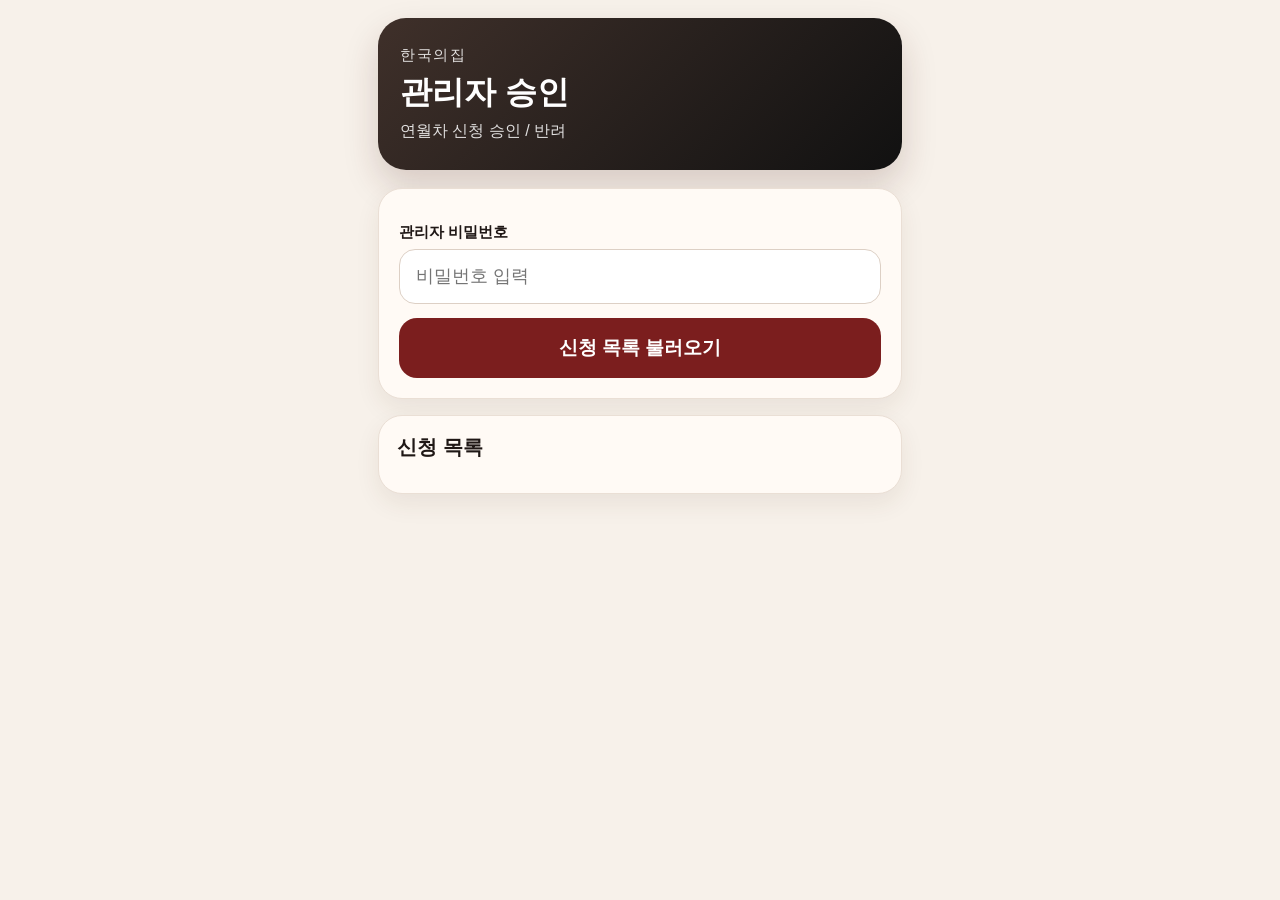
==== admin.html @ 4f783e30 "한국의집 연월차 프로그램 최초 등록" ====
<!doctype html>
<html lang="ko">
<head>
  <meta charset="utf-8" />
  <meta name="viewport" content="width=device-width, initial-scale=1, viewport-fit=cover" />
  <title>한국의집 연월차 관리자</title>
  <link rel="manifest" href="manifest.json" />
  <link rel="stylesheet" href="style.css" />
  <meta name="theme-color" content="#7b1e1e" />
</head>
<body>
  <main class="app">
    <section class="hero admin">
      <div class="brand">한국의집</div>
      <h1>관리자 승인</h1>
      <p>연월차 신청 승인 / 반려</p>
    </section>

    <section class="card">
      <label>관리자 비밀번호</label>
      <input id="password" type="password" placeholder="비밀번호 입력" />
      <button class="primary" onclick="loadAdminList()">신청 목록 불러오기</button>
      <div id="adminResult" class="result"></div>
    </section>

    <section class="card small">
      <h2>신청 목록</h2>
      <div id="adminList" class="list"></div>
    </section>
  </main>

  <script src="script.js"></script>
</body>
</html>
---- style.css ----
:root {
  --main: #7b1e1e;
  --dark: #1f1715;
  --bg: #f7f1ea;
  --card: #fffaf5;
  --line: #eadfd5;
  --muted: #7b706a;
}

* { box-sizing: border-box; }

html, body {
  margin: 0;
  min-height: 100%;
  font-family: -apple-system, BlinkMacSystemFont, "Apple SD Gothic Neo", "Noto Sans KR", "Malgun Gothic", sans-serif;
  background: var(--bg);
  color: var(--dark);
}

.app {
  max-width: 560px;
  margin: 0 auto;
  padding: 18px;
  padding-bottom: 40px;
}

.hero {
  background: linear-gradient(135deg, #7b1e1e, #2b1713);
  color: white;
  border-radius: 28px;
  padding: 28px 22px;
  margin-bottom: 18px;
  box-shadow: 0 16px 35px rgba(70, 30, 20, 0.18);
}

.hero.admin {
  background: linear-gradient(135deg, #3f302a, #111);
}

.brand {
  font-size: 15px;
  opacity: 0.85;
  margin-bottom: 8px;
  letter-spacing: 0.1em;
}

h1 {
  margin: 0;
  font-size: 32px;
  line-height: 1.2;
}

h2 {
  margin: 0 0 14px;
  font-size: 20px;
}

p {
  margin: 10px 0 0;
  opacity: 0.85;
}

.card {
  background: var(--card);
  border: 1px solid var(--line);
  border-radius: 24px;
  padding: 20px;
  margin-bottom: 16px;
  box-shadow: 0 10px 25px rgba(80, 50, 30, 0.08);
}

.card.small {
  padding: 18px;
}

label {
  display: block;
  font-weight: 800;
  margin: 14px 0 7px;
  font-size: 15px;
}

input, select, textarea {
  width: 100%;
  border: 1px solid #ddd0c5;
  background: white;
  border-radius: 16px;
  padding: 16px;
  font-size: 18px;
  outline: none;
}

textarea {
  min-height: 92px;
  resize: vertical;
}

.grid2 {
  display: grid;
  grid-template-columns: 1fr 1fr;
  gap: 12px;
}

button {
  width: 100%;
  border: 0;
  border-radius: 18px;
  padding: 17px 18px;
  font-size: 19px;
  font-weight: 900;
  margin-top: 14px;
  cursor: pointer;
}

.primary {
  background: var(--main);
  color: white;
}

.secondary {
  background: #efe3d6;
  color: #4a3029;
}

.result {
  margin-top: 14px;
  padding: 12px;
  border-radius: 14px;
  font-weight: 800;
  display: none;
}

.result.show {
  display: block;
  background: #fff0d8;
}

.item {
  border: 1px solid var(--line);
  background: white;
  border-radius: 18px;
  padding: 15px;
  margin-top: 12px;
}

.item-title {
  font-size: 18px;
  font-weight: 900;
  margin-bottom: 7px;
}

.item-meta {
  color: var(--muted);
  line-height: 1.65;
  font-size: 14px;
}

.badge {
  display: inline-block;
  padding: 5px 10px;
  border-radius: 999px;
  font-weight: 900;
  font-size: 13px;
}

.badge.wait { background: #fff1bd; color: #694800; }
.badge.ok { background: #dff5df; color: #17611e; }
.badge.no { background: #ffe0e0; color: #8b1a1a; }

.admin-actions {
  display: grid;
  grid-template-columns: 1fr 1fr;
  gap: 10px;
}

.admin-actions button {
  font-size: 16px;
  padding: 13px;
}

.reject {
  background: #3d3330;
  color: white;
}

@media (max-width: 420px) {
  .app { padding: 14px; }
  h1 { font-size: 28px; }
  .grid2 { grid-template-columns: 1fr; }
}
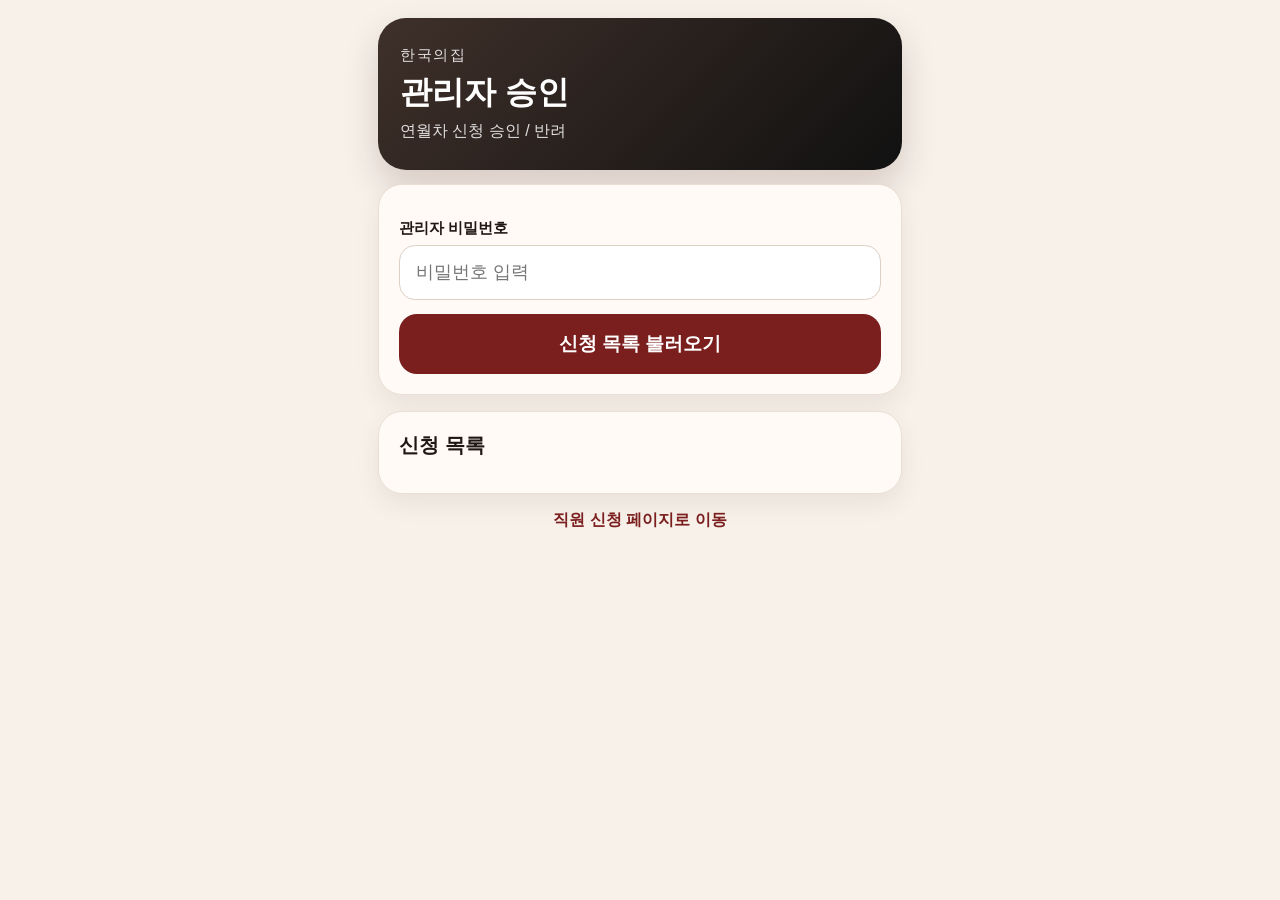
==== commit 2ba1ddff: "script url 연결" ====
--- a/admin.html
+++ b/admin.html
@@ -1,34 +1,5 @@
-<!doctype html>
-<html lang="ko">
-<head>
-  <meta charset="utf-8" />
-  <meta name="viewport" content="width=device-width, initial-scale=1, viewport-fit=cover" />
-  <title>한국의집 연월차 관리자</title>
-  <link rel="manifest" href="manifest.json" />
-  <link rel="stylesheet" href="style.css" />
-  <meta name="theme-color" content="#7b1e1e" />
-</head>
-<body>
-  <main class="app">
-    <section class="hero admin">
-      <div class="brand">한국의집</div>
-      <h1>관리자 승인</h1>
-      <p>연월차 신청 승인 / 반려</p>
-    </section>
-
-    <section class="card">
-      <label>관리자 비밀번호</label>
-      <input id="password" type="password" placeholder="비밀번호 입력" />
-      <button class="primary" onclick="loadAdminList()">신청 목록 불러오기</button>
-      <div id="adminResult" class="result"></div>
-    </section>
-
-    <section class="card small">
-      <h2>신청 목록</h2>
-      <div id="adminList" class="list"></div>
-    </section>
-  </main>
-
-  <script src="script.js"></script>
-</body>
-</html>
+<!doctype html><html lang="ko"><head><meta charset="utf-8"/><meta name="viewport" content="width=device-width, initial-scale=1, viewport-fit=cover"/><title>한국의집 연월차 관리자</title><link rel="manifest" href="manifest.json"/><link rel="stylesheet" href="style.css"/><meta name="theme-color" content="#7b1e1e"/></head>
+<body><main class="app"><section class="hero admin"><div class="brand">한국의집</div><h1>관리자 승인</h1><p>연월차 신청 승인 / 반려</p></section>
+<section class="card"><label>관리자 비밀번호</label><input id="password" type="password" placeholder="비밀번호 입력"/><button class="primary" onclick="loadAdminList()">신청 목록 불러오기</button><div id="adminResult" class="result"></div></section>
+<section class="card small"><h2>신청 목록</h2><div id="adminList" class="list"></div></section>
+<section class="footer-link"><a href="index.html">직원 신청 페이지로 이동</a></section></main><script src="script.js"></script></body></html>
--- a/style.css
+++ b/style.css
@@ -1,190 +1 @@
-:root {
-  --main: #7b1e1e;
-  --dark: #1f1715;
-  --bg: #f7f1ea;
-  --card: #fffaf5;
-  --line: #eadfd5;
-  --muted: #7b706a;
-}
-
-* { box-sizing: border-box; }
-
-html, body {
-  margin: 0;
-  min-height: 100%;
-  font-family: -apple-system, BlinkMacSystemFont, "Apple SD Gothic Neo", "Noto Sans KR", "Malgun Gothic", sans-serif;
-  background: var(--bg);
-  color: var(--dark);
-}
-
-.app {
-  max-width: 560px;
-  margin: 0 auto;
-  padding: 18px;
-  padding-bottom: 40px;
-}
-
-.hero {
-  background: linear-gradient(135deg, #7b1e1e, #2b1713);
-  color: white;
-  border-radius: 28px;
-  padding: 28px 22px;
-  margin-bottom: 18px;
-  box-shadow: 0 16px 35px rgba(70, 30, 20, 0.18);
-}
-
-.hero.admin {
-  background: linear-gradient(135deg, #3f302a, #111);
-}
-
-.brand {
-  font-size: 15px;
-  opacity: 0.85;
-  margin-bottom: 8px;
-  letter-spacing: 0.1em;
-}
-
-h1 {
-  margin: 0;
-  font-size: 32px;
-  line-height: 1.2;
-}
-
-h2 {
-  margin: 0 0 14px;
-  font-size: 20px;
-}
-
-p {
-  margin: 10px 0 0;
-  opacity: 0.85;
-}
-
-.card {
-  background: var(--card);
-  border: 1px solid var(--line);
-  border-radius: 24px;
-  padding: 20px;
-  margin-bottom: 16px;
-  box-shadow: 0 10px 25px rgba(80, 50, 30, 0.08);
-}
-
-.card.small {
-  padding: 18px;
-}
-
-label {
-  display: block;
-  font-weight: 800;
-  margin: 14px 0 7px;
-  font-size: 15px;
-}
-
-input, select, textarea {
-  width: 100%;
-  border: 1px solid #ddd0c5;
-  background: white;
-  border-radius: 16px;
-  padding: 16px;
-  font-size: 18px;
-  outline: none;
-}
-
-textarea {
-  min-height: 92px;
-  resize: vertical;
-}
-
-.grid2 {
-  display: grid;
-  grid-template-columns: 1fr 1fr;
-  gap: 12px;
-}
-
-button {
-  width: 100%;
-  border: 0;
-  border-radius: 18px;
-  padding: 17px 18px;
-  font-size: 19px;
-  font-weight: 900;
-  margin-top: 14px;
-  cursor: pointer;
-}
-
-.primary {
-  background: var(--main);
-  color: white;
-}
-
-.secondary {
-  background: #efe3d6;
-  color: #4a3029;
-}
-
-.result {
-  margin-top: 14px;
-  padding: 12px;
-  border-radius: 14px;
-  font-weight: 800;
-  display: none;
-}
-
-.result.show {
-  display: block;
-  background: #fff0d8;
-}
-
-.item {
-  border: 1px solid var(--line);
-  background: white;
-  border-radius: 18px;
-  padding: 15px;
-  margin-top: 12px;
-}
-
-.item-title {
-  font-size: 18px;
-  font-weight: 900;
-  margin-bottom: 7px;
-}
-
-.item-meta {
-  color: var(--muted);
-  line-height: 1.65;
-  font-size: 14px;
-}
-
-.badge {
-  display: inline-block;
-  padding: 5px 10px;
-  border-radius: 999px;
-  font-weight: 900;
-  font-size: 13px;
-}
-
-.badge.wait { background: #fff1bd; color: #694800; }
-.badge.ok { background: #dff5df; color: #17611e; }
-.badge.no { background: #ffe0e0; color: #8b1a1a; }
-
-.admin-actions {
-  display: grid;
-  grid-template-columns: 1fr 1fr;
-  gap: 10px;
-}
-
-.admin-actions button {
-  font-size: 16px;
-  padding: 13px;
-}
-
-.reject {
-  background: #3d3330;
-  color: white;
-}
-
-@media (max-width: 420px) {
-  .app { padding: 14px; }
-  h1 { font-size: 28px; }
-  .grid2 { grid-template-columns: 1fr; }
-}
+:root{--main:#7b1e1e;--dark:#1f1715;--bg:#f7f1ea;--card:#fffaf5;--line:#eadfd5;--muted:#7b706a}*{box-sizing:border-box}html,body{margin:0;min-height:100%;font-family:-apple-system,BlinkMacSystemFont,'Apple SD Gothic Neo','Noto Sans KR','Malgun Gothic',sans-serif;background:var(--bg);color:var(--dark)}.app{max-width:560px;margin:0 auto;padding:18px 18px 40px}.hero{background:linear-gradient(135deg,#7b1e1e,#2b1713);color:#fff;border-radius:28px;padding:28px 22px;margin-bottom:14px;box-shadow:0 16px 35px rgba(70,30,20,.18)}.hero.admin{background:linear-gradient(135deg,#3f302a,#111)}.brand{font-size:15px;opacity:.85;margin-bottom:8px;letter-spacing:.1em}h1{margin:0;font-size:32px;line-height:1.2}h2{margin:0 0 14px;font-size:20px}p{margin:10px 0 0;opacity:.85}.tabs{display:grid;grid-template-columns:repeat(3,1fr);gap:8px;margin-bottom:14px}.tab{margin:0;padding:13px 8px;font-size:15px;border-radius:16px;background:#eadfd5;color:#4a3029}.tab.active{background:var(--main);color:#fff}.card{background:var(--card);border:1px solid var(--line);border-radius:24px;padding:20px;margin-bottom:16px;box-shadow:0 10px 25px rgba(80,50,30,.08)}.hidden{display:none}.notice{font-size:14px;color:var(--muted);margin-bottom:10px}label{display:block;font-weight:800;margin:14px 0 7px;font-size:15px}input,select,textarea{width:100%;border:1px solid #ddd0c5;background:#fff;border-radius:16px;padding:16px;font-size:18px;outline:none}textarea{min-height:92px;resize:vertical}.grid2{display:grid;grid-template-columns:1fr 1fr;gap:12px}button{width:100%;border:0;border-radius:18px;padding:17px 18px;font-size:19px;font-weight:900;margin-top:14px;cursor:pointer}.primary{background:var(--main);color:#fff}.secondary{background:#efe3d6;color:#4a3029}.result{margin-top:14px;padding:12px;border-radius:14px;font-weight:800;display:none;line-height:1.5}.result.show{display:block;background:#fff0d8}.balance-box{display:none;margin-top:14px;padding:14px;background:#fff8e8;border:1px solid #ead8af;border-radius:16px;line-height:1.7;font-weight:800}.balance-box.show{display:block}.item{border:1px solid var(--line);background:#fff;border-radius:18px;padding:15px;margin-top:12px}.item-title{font-size:18px;font-weight:900;margin-bottom:7px}.item-meta{color:var(--muted);line-height:1.65;font-size:14px}.badge{display:inline-block;padding:5px 10px;border-radius:999px;font-weight:900;font-size:13px}.badge.wait{background:#fff1bd;color:#694800}.badge.ok{background:#dff5df;color:#17611e}.badge.no{background:#ffe0e0;color:#8b1a1a}.admin-actions{display:grid;grid-template-columns:1fr 1fr;gap:10px}.admin-actions button{font-size:16px;padding:13px}.reject{background:#3d3330;color:#fff}.footer-link{text-align:center;margin-top:12px}.footer-link a{color:#7b1e1e;font-weight:900;text-decoration:none}@media(max-width:420px){.app{padding:14px}h1{font-size:28px}.grid2{grid-template-columns:1fr}input,select,textarea{font-size:17px}}
